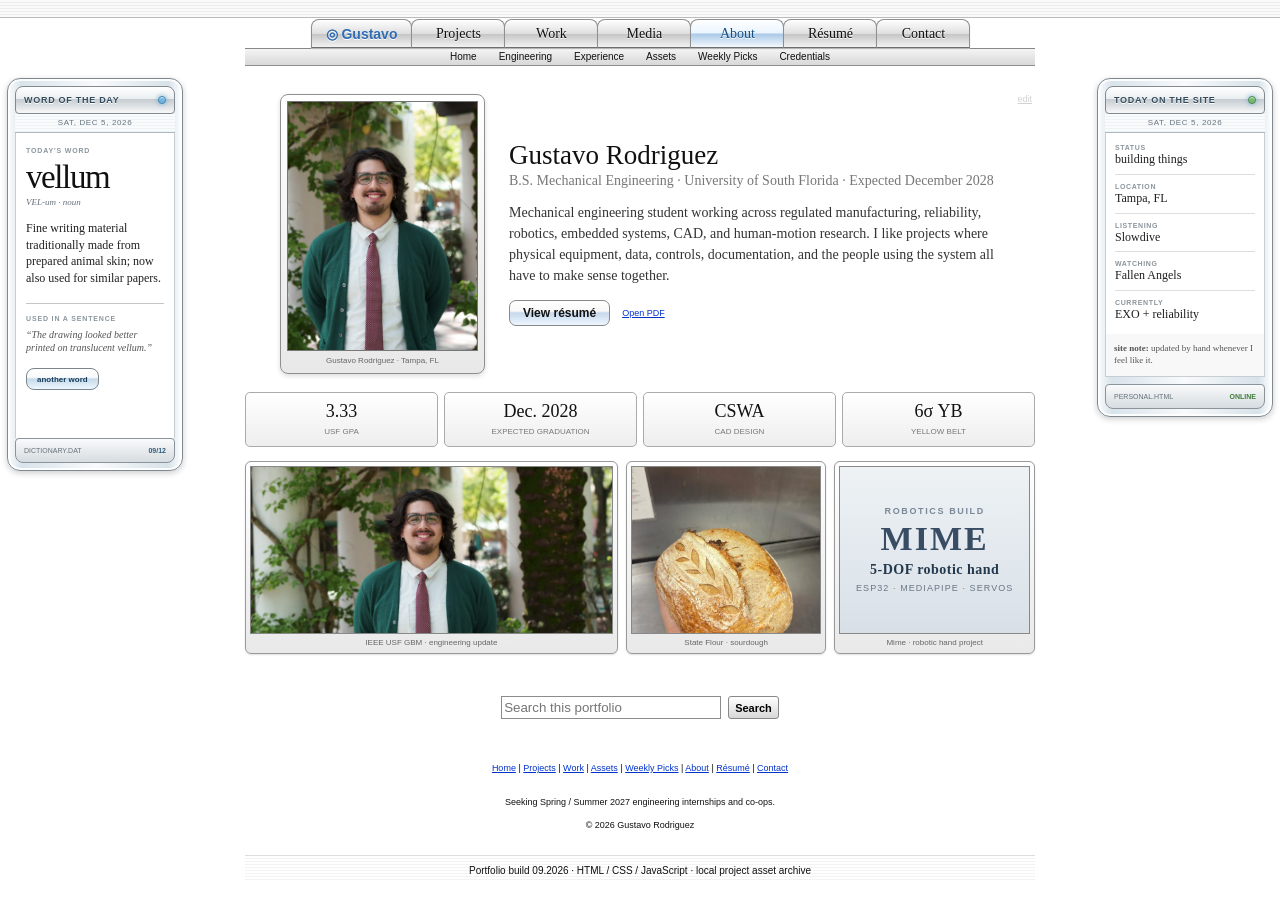
==== about.html @ 93cbeab0 "Add files via upload" ====
<!doctype html>
<html lang="en"><head><meta charset="utf-8"/><meta content="width=device-width,initial-scale=1" name="viewport"/><meta content="Gustavorodriguezpc" name="author"/><meta content="About Gustavo Rodriguez, mechanical engineering student at USF." name="description"/><title>About | Gustavo Rodriguez</title><link href="styles.css" rel="stylesheet"/></head><body data-page="about">
<aside aria-label="Word of the day" class="daily-dock left"><section class="daily-card"><div class="daily-titlebar"><span>WORD OF THE DAY</span><span class="daily-led"></span></div><div class="daily-date" data-daily-date=""></div><div class="daily-body"><div class="word-kicker">TODAY'S WORD</div><h2 class="daily-word" data-word=""></h2><div class="word-meta"><span data-pronunciation=""></span> · <span data-pos=""></span></div><p class="word-definition" data-definition=""></p><div class="word-rule"></div><div class="word-example-label">USED IN A SENTENCE</div><p class="word-example" data-example=""></p><button class="mini-aqua" data-next-word="" type="button">another word</button></div><div class="daily-status"><span>DICTIONARY.DAT</span><b data-word-index="">01/12</b></div></section></aside>
<aside aria-label="Today on Gustavo's site" class="daily-dock right"><section class="daily-card"><div class="daily-titlebar"><span>TODAY ON THE SITE</span><span class="daily-led alt"></span></div><div class="daily-date" data-daily-date=""></div><div class="site-photo"><img alt="Gustavo Rodriguez" id="sideHeadshot" src="gustavo-headshot-horizontal.webp"/></div><div class="site-lines"><div><small>STATUS</small><strong id="sideStatus">building things</strong></div><div><small>LOCATION</small><strong>Tampa, FL</strong></div><div><small>LISTENING</small><strong id="sideSong">Slowdive</strong></div><div><small>WATCHING</small><strong id="sideMovie">Fallen Angels</strong></div><div><small>CURRENTLY</small><strong id="sideCurrent">EXO + reliability</strong></div></div><div class="site-note"><b>site note:</b> updated by hand whenever I feel like it.</div><div class="daily-status"><span>PERSONAL.HTML</span><b class="online-dot">ONLINE</b></div></section></aside>
<div class="top-lines"></div>
<div class="wrap">
<nav aria-label="Main pages" class="tabs"><a class="tab home" href="index.html">◎ Gustavo</a><a class="tab" href="projects.html">Projects</a><a class="tab" href="work.html">Work</a><a class="tab" href="media.html">Media</a><a class="tab active" href="about.html">About</a><a class="tab" href="resume.html">Résumé</a><a class="tab" href="contact.html">Contact</a></nav>
<nav aria-label="Utility pages" class="subnav"><a href="index.html">Home</a><a href="projects.html">Engineering</a><a href="work.html">Experience</a><a href="assets.html">Assets</a><a href="media.html">Weekly Picks</a><a href="resume.html">Credentials</a></nav>
<main class="page-main">
<section class="about-wrap" id="about"><button class="about-edit" id="aboutEditBtn" title="Edit site" type="button">edit</button><div class="about-profile"><div class="about-photo-card"><img alt="Portrait of Gustavo Rodriguez" id="aboutHeadshot" src="gustavo-headshot-vertical.webp"/><div class="about-photo-caption">Gustavo Rodriguez · Tampa, FL</div></div><div class="about-profile-copy"><h2 class="section-title">Gustavo Rodriguez</h2><div class="section-sub">B.S. Mechanical Engineering · University of South Florida · Expected December 2028</div><p class="about-copy" id="aboutCopy">Mechanical engineering student working across regulated manufacturing, reliability, robotics, embedded systems, CAD, and human-motion research. I like projects where physical equipment, data, controls, documentation, and the people using the system all have to make sense together.</p><div class="about-actions-row"><a class="aqua-btn" href="resume.html">View résumé</a><a class="about-text-link" href="Gustavo_Rodriguez_IEEE.pdf" target="_blank" rel="noopener">Open PDF</a></div></div></div><div class="about-stats"><div class="stat"><strong>3.33</strong><small>USF GPA</small></div><div class="stat"><strong>Dec. 2028</strong><small>Expected graduation</small></div><div class="stat"><strong>CSWA</strong><small>CAD Design</small></div><div class="stat"><strong>6σ YB</strong><small>Yellow Belt</small></div></div><div class="about-photo-grid" aria-label="Featured snapshots and projects"><a class="snapshot-link wide" href="projects.html#engineering"><figure class="about-snapshot wide"><img src="gustavo-headshot-horizontal.webp" alt="Gustavo Rodriguez at a USF engineering meeting"/><figcaption>IEEE USF GBM · engineering update</figcaption></figure></a><a class="snapshot-link" href="work.html#bakery"><figure class="about-snapshot"><img src="sourdoughstateflour.jpg" alt="Sourdough loaf baked by Gustavo Rodriguez"/><figcaption>State Flour · sourdough</figcaption></figure></a><a class="snapshot-link" href="work.html#mime"><figure class="about-snapshot mime-card"><div class="mime-poster" aria-hidden="true"><div class="mime-poster-label">robotics build</div><div class="mime-poster-title">MIME</div><div class="mime-poster-sub">5-DOF robotic hand</div><div class="mime-poster-meta">ESP32 · MediaPipe · servos</div></div><figcaption>Mime · robotic hand project</figcaption></figure></a></div></section>
</main>
<div class="search no-print"><input aria-label="Search portfolio" id="siteSearch" placeholder="Search this portfolio"/><button id="searchBtn" type="button">Search</button></div>
<div class="search-msg no-print" id="searchMsg"></div>
<footer class="footer"><div class="map"><a href="index.html">Home</a> | <a href="projects.html">Projects</a> | <a href="work.html">Work</a> | <a href="assets.html">Assets</a> | <a href="media.html">Weekly Picks</a> | <a href="about.html">About</a> | <a href="resume.html">Résumé</a> | <a href="contact.html">Contact</a></div><div>Seeking Spring / Summer 2027 engineering internships and co-ops.</div><div style="margin-top:7px">© 2026 Gustavo Rodriguez</div><div class="server">Portfolio build 09.2026 · HTML / CSS / JavaScript · local project asset archive</div></footer>
</div>
<div aria-hidden="true" class="modal" id="editorModal"><div class="panel"><div class="panel-title">Personal Site Editor</div><div class="panel-body">
<div class="formgrid"><fieldset><legend>About + status</legend>
<label for="aboutInput">About copy</label><textarea id="aboutInput"></textarea>
<label for="statusInput">Side status</label><input id="statusInput" type="text"/>
<label for="currentInput">Currently</label><input id="currentInput" type="text"/>
<label for="headshotInput">Headshot image URL or local path</label><input id="headshotInput" type="text"/>
</fieldset><fieldset><legend>Weekly media</legend>
<label for="songUrl">Song YouTube URL</label><input id="songUrl" type="text"/>
<label for="songTitleInput">Song title</label><input id="songTitleInput" type="text"/>
<label for="songNoteInput">Song note</label><textarea id="songNoteInput"></textarea>
<label for="movieUrl">Movie YouTube URL</label><input id="movieUrl" type="text"/>
<label for="movieTitleInput">Movie title</label><input id="movieTitleInput" type="text"/>
<label for="movieNoteInput">Movie note</label><textarea id="movieNoteInput"></textarea>
</fieldset></div>
<div class="editor-note">Save updates this browser across every page. “Download site-data.js” creates the one file to replace in the GitHub folder when you want the edits to become permanent.</div>
<div class="panel-actions"><button class="aqua-btn" id="closeEditor" type="button">Cancel</button><button class="aqua-btn" id="resetEditor" type="button">Reset</button><button class="aqua-btn" id="saveEditor" type="button">Save</button><button class="aqua-btn" id="downloadEditor" type="button">Download site-data.js</button></div>
</div></div></div>
<script src="site-data.js"></script><script src="site.js"></script>
</body></html>
---- styles.css ----
*{box-sizing:border-box}html{scroll-behavior:smooth;background:#fff;color:#111}body{margin:0;font:12px/1.35 Arial,Helvetica,sans-serif;background:#fff;color:#111}a{color:#03c;text-decoration:underline}a:hover{color:#c00}.wrap{width:790px;max-width:calc(100vw - 22px);margin:0 auto}section,[id]{scroll-margin-top:58px}.flash-target{animation:flashTarget 1.15s ease}@keyframes flashTarget{0%,100%{background-color:transparent}25%,70%{background-color:#fff7c9}}
.top-lines{height:18px;background:repeating-linear-gradient(#fafafa 0 2px,#ededed 2px 3px);border-bottom:1px solid #bbb}.tabs{display:flex;align-items:flex-end;justify-content:center;height:31px;margin-top:-1px;position:relative;z-index:30}.tab{height:29px;min-width:94px;padding:6px 14px 0;text-align:center;text-decoration:none;color:#111;font:14px Georgia,'Times New Roman',serif;border:1px solid #8f8f8f;border-bottom-color:#6d6d6d;border-radius:8px 8px 0 0;background:linear-gradient(#fefefe,#dedede 52%,#c6c6c6 53%,#f2f2f2);box-shadow:inset 0 1px #fff,0 1px 1px #bbb;margin-right:-1px;text-shadow:0 1px #fff}.tab.home{font-family:Arial,sans-serif;font-weight:bold;color:#2f6cb3}.tab.active{background:linear-gradient(#fff,#eaf4ff 48%,#abc9e7 52%,#f3f8fd);color:#174f80}.subnav{height:18px;display:flex;justify-content:center;gap:22px;align-items:center;border-top:1px solid #888;border-bottom:1px solid #8d8d8d;background:linear-gradient(#f4f4f4,#d8d8d8);font-size:10px;white-space:nowrap;overflow:hidden;position:relative;z-index:29}.subnav a{color:#111;text-decoration:none}.subnav a:hover{text-decoration:underline}.subnav a.active{font-weight:bold;color:#174f80}
.hero{min-height:345px;position:relative;border-bottom:1px solid #bbb;background:#fff;overflow:hidden;padding:27px 24px 18px}.hero-grid{display:grid;grid-template-columns:46% 54%;align-items:center;min-height:285px}.hero-image{display:flex;align-items:center;justify-content:center;height:275px}.hero-image img{max-width:100%;max-height:255px;object-fit:contain;filter:drop-shadow(0 12px 8px rgba(0,0,0,.18))}.hero-copy{padding:8px 5px 0 26px;text-align:left}.hero-intro{display:grid;grid-template-columns:minmax(0,1fr) 108px;gap:16px;align-items:center}.hero-copy-text{text-align:center}.headshot-card{width:108px;padding:5px;border:1px solid #8f8f8f;border-radius:7px;background:linear-gradient(#fff,#ddd);box-shadow:inset 0 1px #fff,0 2px 5px rgba(0,0,0,.18)}.headshot-card img{display:block;width:96px;height:118px;object-fit:cover;object-position:center 24%;border:1px solid #777;background:#d7d7d7}.headshot-card small{display:block;text-align:center;font:8px/1.2 Arial,sans-serif;color:#555;padding-top:4px}.headshot-fallback{width:96px;height:118px;display:grid;place-items:center;border:1px solid #777;background:linear-gradient(#e9eef1,#cbd4da);font:34px Georgia,serif;color:#596b78}.hero h1{font:49px/.98 Georgia,'Times New Roman',serif;margin:0 0 16px;letter-spacing:-2.1px;font-weight:normal}.hero .dek{font:24px/1.12 Georgia,'Times New Roman',serif;color:#707070;margin:0 0 20px;letter-spacing:-.7px}.hero .small{font-size:11px;color:#777}.hero .cta,.aqua-btn{display:inline-block;margin-top:12px;padding:4px 13px;text-decoration:none;color:#111;border:1px solid #888;border-radius:7px;background:linear-gradient(#fff 0,#f8f8f8 42%,#c7d8ec 50%,#edf6ff 100%);box-shadow:inset 0 1px #fff;font-weight:bold;cursor:pointer}.hero-date{position:absolute;right:3px;bottom:3px;font-size:9px;color:#9a9a9a}.newsbar{height:18px;margin-top:4px;border:1px solid #919191;border-radius:5px;background:linear-gradient(#f8f8f8,#cfcfcf);box-shadow:inset 0 1px #fff;display:grid;grid-template-columns:165px 1fr;align-items:center;overflow:hidden}.newsbar b{text-align:center;font-family:Georgia,'Times New Roman',serif;font-size:12px;border-right:1px solid #a2a2a2}.newsbar span{padding-left:8px;font:11px Georgia,'Times New Roman',serif;white-space:nowrap;overflow:hidden;text-overflow:ellipsis}
.tiles{display:grid;grid-template-columns:repeat(2,minmax(0,1fr));gap:8px;margin:10px 0 11px}.tile{min-height:148px;border:1px solid #999;border-radius:7px;background:linear-gradient(#fff,#fafafa 70%,#ececec);box-shadow:0 1px 2px rgba(0,0,0,.16);padding:10px;position:relative;overflow:hidden}.tile-layout{display:grid;grid-template-columns:minmax(0,1fr) 72px;gap:12px;min-height:124px;align-items:start}.tile-copy{min-width:0;padding-bottom:24px}.tile h3{font:19px/1 Georgia,'Times New Roman',serif;margin:0 0 7px;font-weight:normal}.tile p{font-size:10px;line-height:1.28;margin:0;color:#333}.tile .badge{align-self:end;justify-self:end;width:64px;height:64px;border-radius:50%;display:grid;place-items:center;color:white;font:bold 22px Georgia,serif;text-shadow:0 1px 2px #333;border:1px solid #71839e;box-shadow:inset 0 0 0 1px rgba(255,255,255,.55),0 1px 2px rgba(0,0,0,.18);background:radial-gradient(circle at 35% 25%,#dff4ff 0 15%,#87b7dd 38%,#2b5b8b 80%)}.tile:nth-child(2) .badge{background:radial-gradient(circle at 35% 25%,#fff5d9 0 15%,#e2bb72 40%,#866128 80%);border-color:#876b3f}.tile:nth-child(3) .badge{background:radial-gradient(circle at 35% 25%,#e9fce5 0 15%,#8fbf7d 40%,#47713b 80%);border-color:#56734c}.tile:nth-child(4) .badge{background:radial-gradient(circle at 35% 25%,#f5e8ff 0 15%,#af8bd5 40%,#5e417a 80%);border-color:#73598a}.tile a.more{position:absolute;left:10px;bottom:10px;font-size:9px}.rule{height:1px;background:#aaa;margin:13px 0}.section-title{font:27px/1 Georgia,'Times New Roman',serif;font-weight:normal;margin:22px 0 4px;text-align:center}.section-sub{text-align:center;color:#777;font:14px Georgia,'Times New Roman',serif;margin-bottom:13px}.section-box{border:1px solid #aaa;border-radius:7px;background:#fff;box-shadow:0 1px 2px rgba(0,0,0,.12);padding:12px;margin:0 0 16px}
.media-grid{display:grid;grid-template-columns:1fr 1fr;gap:10px;margin:8px 0 16px}.player-box{border:1px solid #8e8e8e;border-radius:7px;background:#eee;box-shadow:0 1px 2px rgba(0,0,0,.2);overflow:hidden}.player-head{height:24px;background:linear-gradient(#fff,#d5d5d5 49%,#bcbcbc 50%,#efefef);border-bottom:1px solid #999;display:grid;grid-template-columns:55px 1fr 55px;align-items:center;text-align:center;font:bold 11px Georgia,'Times New Roman',serif}.player-head .dotset{text-align:left;padding-left:8px;color:#888;font-family:Arial,sans-serif;letter-spacing:1px}.player-head .open{text-align:right;padding-right:8px;font:9px Arial,sans-serif}.video{aspect-ratio:16/9;background:#111}.video iframe{display:block;width:100%;height:100%;border:0}.player-info{background:#fff;padding:9px 10px 10px;min-height:74px}.player-info .label{font-size:9px;text-transform:uppercase;color:#777;letter-spacing:.08em}.player-info .name{font:19px Georgia,'Times New Roman',serif;margin:2px 0 2px}.player-info .note{font-size:10px;color:#555}
.projects-list{margin:4px 0 16px;border-top:1px solid #aaa}.prow{display:grid;grid-template-columns:155px 1fr 125px;gap:12px;padding:11px 5px;border-bottom:1px solid #ccc;align-items:start}.prow b{font:16px Georgia,'Times New Roman',serif;font-weight:normal}.prow p{margin:0;font-size:10px;color:#444;line-height:1.38}.prow span{font-size:9px;color:#777;text-align:right}.experience-grid{display:grid;grid-template-columns:1fr 1fr;gap:9px}.xp{border:1px solid #aaa;border-radius:6px;padding:10px;background:linear-gradient(#fff,#f4f4f4);min-height:120px}.xp small{color:#777;font-size:8px;text-transform:uppercase}.xp h3{font:17px Georgia,serif;font-weight:normal;margin:3px 0 2px}.xp h4{font-size:10px;margin:0 0 7px;color:#444}.xp p{font-size:10px;line-height:1.35;margin:0;color:#333}
.asset-strip{display:flex;gap:8px;overflow-x:auto;padding:8px 3px 11px;scroll-snap-type:x proximity}.asset-thumb{flex:0 0 132px;width:132px;height:112px;padding:4px;border:1px solid #8e8e8e;border-radius:5px;background:linear-gradient(#fff,#ddd);cursor:pointer;position:relative;scroll-snap-align:start}.asset-thumb img{width:100%;height:92px;object-fit:contain;background:#fff;display:block}.asset-thumb span{position:absolute;right:6px;bottom:5px;font:bold 8px Arial;color:#555}.project-assets{display:grid;grid-template-columns:repeat(3,1fr);gap:8px;margin:8px 0}.asset-card{border:1px solid #999;border-radius:6px;background:#f7f7f7;padding:6px}.asset-card img{width:100%;height:145px;object-fit:cover;border:1px solid #aaa;background:#fff}.asset-card h3{font:16px Georgia,serif;font-weight:normal;margin:6px 2px 2px}.asset-card p{font-size:9px;color:#555;margin:0 2px 6px}.doc-grid{display:grid;grid-template-columns:repeat(2,1fr);gap:7px}.doc{display:grid;grid-template-columns:38px 1fr auto;gap:8px;align-items:center;padding:7px;border:1px solid #aaa;border-radius:5px;background:linear-gradient(#fff,#eee);text-decoration:none;color:#111}.doc:hover{color:#111;border-color:#555}.doc-icon{width:32px;height:38px;border:1px solid #888;background:white;display:grid;place-items:center;font:bold 9px Georgia,serif;color:#b22;box-shadow:inset 0 -8px #eee}.doc b{font:12px Georgia,serif;font-weight:normal}.doc small{display:block;color:#777;font-size:8px}.doc em{font-style:normal;color:#03c;font-size:9px}
.about-wrap{position:relative}.about-edit{position:absolute;right:0;top:-2px;border:0;background:none;color:#8b8b8b;font:9px Arial,sans-serif;text-decoration:underline;cursor:pointer;padding:2px 3px}.about-edit:hover{color:#333}.about-copy{font:14px/1.5 Georgia,'Times New Roman',serif;color:#333;max-width:640px;margin:0 auto 14px;text-align:center}.about-stats{display:grid;grid-template-columns:repeat(4,1fr);gap:6px}.stat{border:1px solid #aaa;border-radius:5px;padding:8px;text-align:center;background:linear-gradient(#fff,#eee)}.stat strong{display:block;font:18px Georgia,serif;font-weight:normal}.stat small{font-size:8px;color:#777;text-transform:uppercase}.contact-grid{display:grid;grid-template-columns:1fr 1fr;gap:8px}.contact-card{border:1px solid #aaa;border-radius:6px;padding:11px;background:#fafafa}.contact-card h3{font:17px Georgia,serif;font-weight:normal;margin:0 0 6px}.contact-card p{font-size:10px;color:#444;margin:0 0 7px}.skills{display:flex;gap:5px;flex-wrap:wrap}.skill{border:1px solid #aaa;border-radius:10px;padding:2px 8px;background:#f2f2f2;font-size:9px}.search{display:flex;justify-content:center;gap:7px;align-items:center;margin:16px 0}.search input{width:220px;height:23px;border:1px solid #8c8c8c}.search button{height:23px;border:1px solid #888;border-radius:3px;background:linear-gradient(#fff,#d7d7d7);font:bold 11px Arial,sans-serif}.search-msg{text-align:center;min-height:16px;color:#777;font-size:9px}.footer{text-align:center;font-size:9px;line-height:1.75;padding:4px 0 26px;color:#111}.footer .map{margin:6px 0 18px}.server{margin-top:22px;padding:6px 0 0;border-top:1px solid #ddd;background:repeating-linear-gradient(#fff 0 2px,#f3f3f3 2px 3px);font-size:10px}
/* side widgets */.daily-dock{position:fixed;top:78px;width:176px;z-index:20;color:#111;font-family:Arial,Helvetica,sans-serif}.daily-dock.left{left:7px}.daily-dock.right{right:7px}.daily-card{border:1px solid #7f8991;border-radius:13px;background:linear-gradient(90deg,#fbfcfd 0,#d8e3eb 8%,#f8fafb 50%,#d7e2e9 92%,#fff 100%);box-shadow:inset 0 0 0 2px rgba(255,255,255,.9),0 2px 6px rgba(0,0,0,.2);padding:7px;overflow:hidden}.daily-titlebar{height:28px;border:1px solid #828a90;border-radius:8px 8px 4px 4px;background:linear-gradient(#fff,#eceff1 44%,#c6ccd1 48%,#f7f8f9);display:flex;align-items:center;justify-content:space-between;padding:0 8px;font:bold 9px Arial,sans-serif;letter-spacing:.08em;color:#334a5b;text-shadow:0 1px #fff}.daily-led{width:8px;height:8px;border-radius:50%;background:#72b7e3;border:1px solid #4b86ac;box-shadow:inset 0 1px rgba(255,255,255,.8),0 0 5px rgba(78,156,205,.8)}.daily-led.alt{background:#76ba72;border-color:#4e8c4b}.daily-date{height:19px;display:flex;align-items:center;justify-content:center;color:#66747f;font:8px/1 Arial,sans-serif;letter-spacing:.08em;border-bottom:1px solid #aeb8bf;background:repeating-linear-gradient(#f9fbfc 0 2px,#edf2f5 2px 3px)}.daily-body{padding:14px 10px 11px;background:#fff;border-left:1px solid #c7cdd1;border-right:1px solid #c7cdd1;min-height:305px}.word-kicker,.word-example-label{font:bold 7px/1 Arial,sans-serif;letter-spacing:.12em;color:#8a969e}.daily-word{font:31px/.95 Georgia,'Times New Roman',serif;font-weight:normal;letter-spacing:-1.4px;margin:8px 0 4px;white-space:nowrap;overflow:hidden;width:100%;max-width:100%}.word-meta{font:9px Georgia,'Times New Roman',serif;color:#66717a;margin-bottom:13px;font-style:italic}.word-definition{font:12px/1.38 Georgia,'Times New Roman',serif;margin:0;color:#202020}.word-rule{height:1px;background:#c5c5c5;margin:16px 0 11px}.word-example{font:10px/1.38 Georgia,'Times New Roman',serif;color:#555;margin:6px 0 13px;font-style:italic}.mini-aqua{height:22px;padding:0 10px;border:1px solid #7b858d;border-radius:8px;background:linear-gradient(#fff 0,#f8f9fa 42%,#c5daea 50%,#edf7ff 100%);box-shadow:inset 0 1px #fff;font:bold 8px Arial,sans-serif;color:#173b58;cursor:pointer}.daily-status{height:25px;border:1px solid #8b949b;border-radius:4px 4px 8px 8px;background:linear-gradient(#f9fafb,#d6dce0);display:flex;align-items:center;justify-content:space-between;padding:0 8px;font:7px Arial,sans-serif;color:#65717a}.daily-status b{color:#315c7d}.online-dot{color:#417d3c!important}.site-photo{height:145px;margin:7px 0 0;border:1px solid #8a949b;background:#cdd6dc;overflow:hidden}.site-photo img{width:100%;height:100%;display:block;object-fit:cover;object-position:center 24%}.site-lines{background:#fff;border-left:1px solid #c7cdd1;border-right:1px solid #c7cdd1;padding:3px 9px 5px}.site-lines>div{padding:8px 0 7px;border-bottom:1px solid #ddd}.site-lines>div:last-child{border-bottom:0}.site-lines small{display:block;font:bold 7px Arial,sans-serif;color:#8b959c;letter-spacing:.09em;margin-bottom:2px}.site-lines strong{display:block;font:12px/1.15 Georgia,'Times New Roman',serif;font-weight:normal;color:#1f1f1f;overflow-wrap:anywhere}.site-note{font:9px/1.3 Georgia,'Times New Roman',serif;color:#555;background:#f8f8f8;border:1px solid #c7cdd1;border-top:0;padding:9px 8px 10px;margin-bottom:7px}
/* modal + lightbox */.modal,.lightbox{display:none;position:fixed;inset:0;background:rgba(0,0,0,.52);z-index:99;place-items:center;padding:18px}.modal.open,.lightbox.open{display:grid}.panel{width:min(680px,96vw);background:#eee;border:1px solid #666;border-radius:8px;box-shadow:0 12px 40px rgba(0,0,0,.4);overflow:hidden}.panel-title{height:27px;background:linear-gradient(#fff,#d5d5d5 49%,#bcbcbc 50%,#efefef);border-bottom:1px solid #888;text-align:center;padding-top:5px;font:bold 12px Georgia,'Times New Roman',serif}.panel-body{padding:13px;background:#f4f4f4}.formgrid{display:grid;grid-template-columns:1fr 1fr;gap:12px}fieldset{border:1px solid #aaa;background:#fff;padding:10px}legend{font:14px Georgia,'Times New Roman',serif}label{display:block;font-size:9px;color:#555;margin:7px 0 3px;text-transform:uppercase}input[type=text],textarea{width:100%;border:1px solid #888;font:11px Arial,sans-serif;padding:5px;background:white}textarea{height:65px;resize:vertical}.panel-actions{display:flex;justify-content:flex-end;gap:7px;margin-top:10px}.lightbox-inner{max-width:min(1000px,96vw);max-height:92vh;background:#eee;border:1px solid #555;border-radius:7px;padding:7px}.lightbox img{max-width:94vw;max-height:84vh;display:block;background:#fff}.lightbox-close{display:block;margin:6px auto 0}
@media(max-width:1180px){.daily-dock{width:154px}.daily-dock.left{left:2px}.daily-dock.right{right:2px}.daily-word{font-size:26px}.site-photo{height:126px}}@media(max-width:1030px){.daily-dock{display:none}}@media(max-width:700px){.wrap{max-width:100%;width:100%}.tabs{overflow-x:auto;justify-content:flex-start;padding-left:6px}.tab{min-width:90px}.subnav{gap:12px;justify-content:flex-start;padding:0 8px}.hero{padding:18px 12px}.hero-grid{grid-template-columns:1fr}.hero-image{height:190px}.hero-copy{padding:0 4px 8px}.hero-intro{grid-template-columns:1fr}.headshot-card{margin:4px auto 10px}.hero h1{font-size:40px}.hero .dek{font-size:20px}.tiles,.media-grid,.experience-grid,.project-assets,.doc-grid,.contact-grid{grid-template-columns:1fr;padding-left:6px;padding-right:6px}.newsbar{margin-left:6px;margin-right:6px;grid-template-columns:120px 1fr}.projects-list{margin-left:6px;margin-right:6px}.prow{grid-template-columns:110px 1fr}.prow span{grid-column:2;text-align:left}.about-stats{grid-template-columns:1fr 1fr}.formgrid{grid-template-columns:1fr}.section-box{margin-left:6px;margin-right:6px}}
@media print{.daily-dock,.top-lines,.tabs,.subnav,#media,#assets,.search,.footer,.about-edit,.no-print{display:none!important}.wrap{width:100%;max-width:none}.hero{min-height:0}.hero-image{display:none}.hero-grid{grid-template-columns:1fr}.headshot-card{float:right}.section-title{text-align:left}.experience-grid{grid-template-columns:1fr 1fr}.doc-grid{display:none}}

/* multipage additions */
.page-main{min-height:520px;padding:4px 0 22px}.page-main>section{animation:pageIn .16s ease-out}@keyframes pageIn{from{opacity:.88;transform:translateY(2px)}to{opacity:1;transform:none}}
.tabs .tab,.subnav a{cursor:pointer}.page-note{font:10px Georgia,'Times New Roman',serif;color:#777;text-align:center;margin:0 0 12px}.quick-links{display:grid;grid-template-columns:repeat(4,1fr);gap:8px;margin:10px 0 14px}.quick-link{border:1px solid #999;border-radius:7px;background:linear-gradient(#fff,#f4f4f4);padding:10px;min-height:104px;position:relative}.quick-link h3{font:17px Georgia,serif;font-weight:normal;margin:0 0 5px}.quick-link p{font-size:9px;color:#555;margin:0 0 22px;line-height:1.35}.quick-link a{position:absolute;bottom:9px;left:10px;font-size:9px}.about-edit{opacity:.38;transition:opacity .15s}.about-edit:hover{opacity:1}.page-return{font-size:9px;margin:6px 0 0}.editor-note{font-size:9px;color:#666;margin:7px 0 0}.site-photo img{object-position:center 22%}.search{margin-top:18px}
@media(max-width:700px){.quick-links{grid-template-columns:1fr 1fr}.page-main{padding-left:0;padding-right:0}}

/* about + resume image/PDF updates */
.about-profile{display:grid;grid-template-columns:190px minmax(0,1fr);gap:24px;align-items:center;max-width:690px;margin:24px auto 18px}.about-photo-card{border:1px solid #8f8f8f;border-radius:8px;padding:6px;background:linear-gradient(#fff,#e8e8e8);box-shadow:inset 0 1px #fff,0 2px 5px rgba(0,0,0,.14)}.about-photo-card img{display:block;width:100%;height:215px;object-fit:cover;object-position:center 22%;border:1px solid #777;background:#d7d7d7}.about-photo-caption{text-align:center;font:8px/1.25 Arial,sans-serif;color:#666;padding:5px 2px 1px}.about-profile-copy .section-title,.about-profile-copy .section-sub,.about-profile-copy .about-copy{text-align:left;margin-left:0;margin-right:0}.about-profile-copy .section-title{margin-top:0}.about-profile-copy .about-copy{max-width:none}.about-actions-row{display:flex;align-items:center;gap:12px;margin-top:8px}.about-actions-row .aqua-btn{margin-top:0}.about-text-link{font-size:9px}.resume-toolbar{display:flex;justify-content:center;gap:8px;margin:0 0 10px}.resume-toolbar .aqua-btn{margin-top:0}.resume-layout{display:grid;grid-template-columns:165px minmax(0,1fr);gap:10px;align-items:start}.resume-mini-profile{border:1px solid #aaa;border-radius:7px;background:linear-gradient(#fff,#f1f1f1);padding:9px;font:10px/1.35 Georgia,'Times New Roman',serif;color:#333}.resume-mini-profile h3{font:18px/1 Georgia,'Times New Roman',serif;font-weight:normal;margin:8px 0 5px}.resume-mini-profile p{margin:7px 0}.resume-headshot{border:1px solid #888;background:#ddd;padding:3px}.resume-headshot img{display:block;width:100%;height:168px;object-fit:cover;object-position:center 22%;background:#d6d6d6}.resume-mini-rule{height:1px;background:#bbb;margin:10px 0}.resume-pdf-shell{border:1px solid #999;border-radius:7px;padding:4px;background:linear-gradient(#fff,#ddd);box-shadow:0 1px 2px rgba(0,0,0,.12)}.resume-pdf-shell object{display:block;width:100%;height:790px;border:0;background:#fff}.pdf-fallback{padding:30px;text-align:center;font:12px Georgia,serif}.resume-notes{margin-top:10px}.resume-notes h3{font:18px Georgia,serif;font-weight:normal;margin:0 0 7px}.resume-notes p{font-size:10px;line-height:1.4}.about-photo-card .headshot-fallback,.resume-headshot .headshot-fallback{width:100%;height:215px}.resume-headshot .headshot-fallback{height:168px}
@media(max-width:700px){.about-profile{grid-template-columns:1fr;padding:0 12px}.about-photo-card{max-width:260px;margin:0 auto}.about-profile-copy .section-title,.about-profile-copy .section-sub,.about-profile-copy .about-copy{text-align:center}.about-actions-row{justify-content:center}.resume-layout{grid-template-columns:1fr;padding:0 6px}.resume-mini-profile{display:grid;grid-template-columns:120px 1fr;column-gap:10px}.resume-headshot{grid-row:1 / span 6}.resume-pdf-shell object{height:620px}}

/* About page photo row */
.about-photo-grid{display:grid;grid-template-columns:1.45fr .78fr .78fr;gap:8px;margin:14px 0 2px}.about-snapshot{margin:0;border:1px solid #999;border-radius:6px;padding:4px;background:linear-gradient(#fff,#e9e9e9);box-shadow:0 1px 2px rgba(0,0,0,.13);overflow:hidden}.about-snapshot img{display:block;width:100%;height:168px;object-fit:cover;border:1px solid #888;background:#ddd}.about-snapshot.wide img{object-position:center 30%}.about-snapshot:nth-child(2) img{object-fit:contain;background:#fff}.about-snapshot:nth-child(3) img{object-position:center 52%}.about-snapshot figcaption{text-align:center;padding:4px 2px 1px;color:#666;font:8px/1.25 Arial,sans-serif}.about-photo-card img{height:250px;object-position:center 28%}.about-profile{grid-template-columns:205px minmax(0,1fr);max-width:720px}.about-stats{margin-top:6px}
@media(max-width:700px){.about-photo-grid{grid-template-columns:1fr 1fr;padding:0 8px}.about-snapshot.wide{grid-column:1/-1}.about-snapshot img{height:155px}.about-snapshot.wide img{height:190px}.about-photo-card img{height:255px}}

/* About page: keep exactly two Gustavo photos total (portrait + horizontal). */





/* About page stays to two visible photos total. */
body[data-page="about"] .daily-dock.right .site-photo{display:none}

.snapshot-link{display:block;color:inherit;text-decoration:none}
.mime-card{display:flex;flex-direction:column;height:100%}
.mime-poster{height:168px;border:1px solid #888;background:linear-gradient(180deg,#eef2f5 0%,#d8e0e7 100%);display:flex;flex-direction:column;align-items:center;justify-content:center;gap:6px;color:#384d63;letter-spacing:.04em;text-align:center}
.mime-poster-label{font:700 9px/1 Arial,sans-serif;text-transform:uppercase;color:#7a8897;letter-spacing:.18em}
.mime-poster-title{font:700 34px/1 Georgia,'Times New Roman',serif;letter-spacing:.06em}
.mime-poster-sub{font:700 14px/1.1 Georgia,'Times New Roman',serif;color:#24384d}.mime-poster-meta{font:9px/1.2 Arial,sans-serif;text-transform:uppercase;color:#697684;letter-spacing:.12em;padding:0 10px}
.about-snapshot.mime-card figcaption{margin-top:auto}
@media(max-width:700px){.mime-poster{height:155px}}
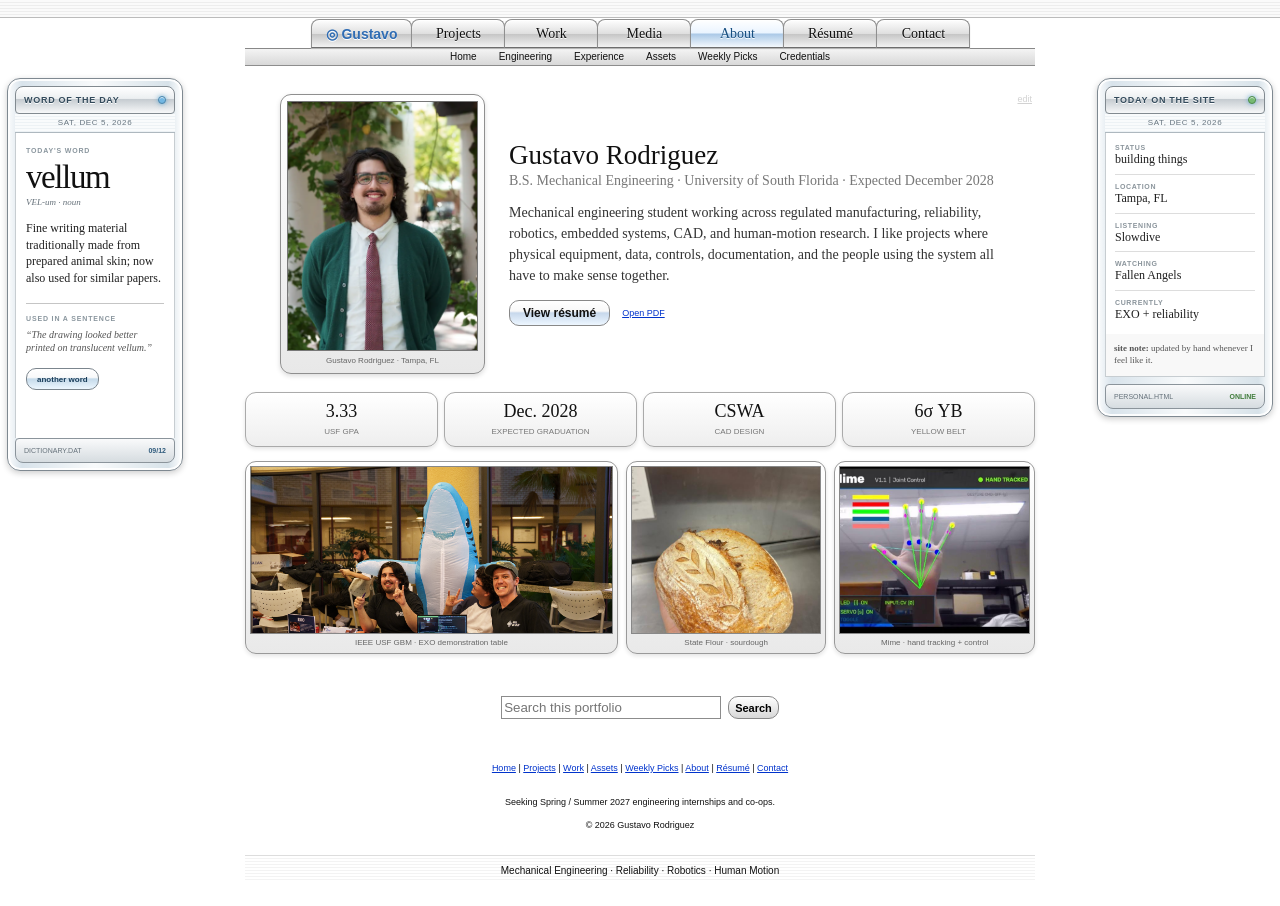
==== commit a9a16ff1: "Add files via upload" ====
--- a/about.html
+++ b/about.html
@@ -7,11 +7,11 @@
 <nav aria-label="Main pages" class="tabs"><a class="tab home" href="index.html">◎ Gustavo</a><a class="tab" href="projects.html">Projects</a><a class="tab" href="work.html">Work</a><a class="tab" href="media.html">Media</a><a class="tab active" href="about.html">About</a><a class="tab" href="resume.html">Résumé</a><a class="tab" href="contact.html">Contact</a></nav>
 <nav aria-label="Utility pages" class="subnav"><a href="index.html">Home</a><a href="projects.html">Engineering</a><a href="work.html">Experience</a><a href="assets.html">Assets</a><a href="media.html">Weekly Picks</a><a href="resume.html">Credentials</a></nav>
 <main class="page-main">
-<section class="about-wrap" id="about"><button class="about-edit" id="aboutEditBtn" title="Edit site" type="button">edit</button><div class="about-profile"><div class="about-photo-card"><img alt="Portrait of Gustavo Rodriguez" id="aboutHeadshot" src="gustavo-headshot-vertical.webp"/><div class="about-photo-caption">Gustavo Rodriguez · Tampa, FL</div></div><div class="about-profile-copy"><h2 class="section-title">Gustavo Rodriguez</h2><div class="section-sub">B.S. Mechanical Engineering · University of South Florida · Expected December 2028</div><p class="about-copy" id="aboutCopy">Mechanical engineering student working across regulated manufacturing, reliability, robotics, embedded systems, CAD, and human-motion research. I like projects where physical equipment, data, controls, documentation, and the people using the system all have to make sense together.</p><div class="about-actions-row"><a class="aqua-btn" href="resume.html">View résumé</a><a class="about-text-link" href="Gustavo_Rodriguez_IEEE.pdf" target="_blank" rel="noopener">Open PDF</a></div></div></div><div class="about-stats"><div class="stat"><strong>3.33</strong><small>USF GPA</small></div><div class="stat"><strong>Dec. 2028</strong><small>Expected graduation</small></div><div class="stat"><strong>CSWA</strong><small>CAD Design</small></div><div class="stat"><strong>6σ YB</strong><small>Yellow Belt</small></div></div><div class="about-photo-grid" aria-label="Featured snapshots and projects"><a class="snapshot-link wide" href="projects.html#engineering"><figure class="about-snapshot wide"><img src="gustavo-headshot-horizontal.webp" alt="Gustavo Rodriguez at a USF engineering meeting"/><figcaption>IEEE USF GBM · engineering update</figcaption></figure></a><a class="snapshot-link" href="work.html#bakery"><figure class="about-snapshot"><img src="sourdoughstateflour.jpg" alt="Sourdough loaf baked by Gustavo Rodriguez"/><figcaption>State Flour · sourdough</figcaption></figure></a><a class="snapshot-link" href="work.html#mime"><figure class="about-snapshot mime-card"><div class="mime-poster" aria-hidden="true"><div class="mime-poster-label">robotics build</div><div class="mime-poster-title">MIME</div><div class="mime-poster-sub">5-DOF robotic hand</div><div class="mime-poster-meta">ESP32 · MediaPipe · servos</div></div><figcaption>Mime · robotic hand project</figcaption></figure></a></div></section>
+<section class="about-wrap" id="about"><button class="about-edit" id="aboutEditBtn" title="Edit site" type="button">edit</button><div class="about-profile"><div class="about-photo-card"><img alt="Portrait of Gustavo Rodriguez" id="aboutHeadshot" src="gustavo-headshot-vertical.webp"/><div class="about-photo-caption">Gustavo Rodriguez · Tampa, FL</div></div><div class="about-profile-copy"><h2 class="section-title">Gustavo Rodriguez</h2><div class="section-sub">B.S. Mechanical Engineering · University of South Florida · Expected December 2028</div><p class="about-copy" id="aboutCopy">Mechanical engineering student working across regulated manufacturing, reliability, robotics, embedded systems, CAD, and human-motion research. I like projects where physical equipment, data, controls, documentation, and the people using the system all have to make sense together.</p><div class="about-actions-row"><a class="aqua-btn" href="resume.html">View résumé</a><a class="about-text-link" href="Gustavo_Rodriguez_IEEE.pdf" target="_blank" rel="noopener">Open PDF</a></div></div></div><div class="about-stats"><div class="stat"><strong>3.33</strong><small>USF GPA</small></div><div class="stat"><strong>Dec. 2028</strong><small>Expected graduation</small></div><div class="stat"><strong>CSWA</strong><small>CAD Design</small></div><div class="stat"><strong>6σ YB</strong><small>Yellow Belt</small></div></div><div class="about-photo-grid" aria-label="Featured snapshots and projects"><a class="snapshot-link wide gallery-launch" href="#" data-gallery-open="gbm"><figure class="about-snapshot wide"><img src="gbm-gbm-exo-table.png" alt="Gustavo Rodriguez and IEEE USF members at the EXO demonstration table during a GBM"/><figcaption>IEEE USF GBM · EXO demonstration table</figcaption></figure></a><a class="snapshot-link gallery-launch" href="#" data-gallery-open="bakery"><figure class="about-snapshot"><img src="sourdoughstateflour.jpg" alt="Sourdough loaf baked by Gustavo Rodriguez"/><figcaption>State Flour · sourdough</figcaption></figure></a><a class="snapshot-link gallery-launch" href="#" data-gallery-open="mime"><figure class="about-snapshot"><img src="mime-mime-open-hand.png" alt="Mime hand tracking interface with MediaPipe finger landmarks"/><figcaption>Mime · hand tracking + control</figcaption></figure></a></div></section>
 </main>
 <div class="search no-print"><input aria-label="Search portfolio" id="siteSearch" placeholder="Search this portfolio"/><button id="searchBtn" type="button">Search</button></div>
 <div class="search-msg no-print" id="searchMsg"></div>
-<footer class="footer"><div class="map"><a href="index.html">Home</a> | <a href="projects.html">Projects</a> | <a href="work.html">Work</a> | <a href="assets.html">Assets</a> | <a href="media.html">Weekly Picks</a> | <a href="about.html">About</a> | <a href="resume.html">Résumé</a> | <a href="contact.html">Contact</a></div><div>Seeking Spring / Summer 2027 engineering internships and co-ops.</div><div style="margin-top:7px">© 2026 Gustavo Rodriguez</div><div class="server">Portfolio build 09.2026 · HTML / CSS / JavaScript · local project asset archive</div></footer>
+<footer class="footer"><div class="map"><a href="index.html">Home</a> | <a href="projects.html">Projects</a> | <a href="work.html">Work</a> | <a href="assets.html">Assets</a> | <a href="media.html">Weekly Picks</a> | <a href="about.html">About</a> | <a href="resume.html">Résumé</a> | <a href="contact.html">Contact</a></div><div>Seeking Spring / Summer 2027 engineering internships and co-ops.</div><div style="margin-top:7px">© 2026 Gustavo Rodriguez</div><div class="server">Mechanical Engineering · Reliability · Robotics · Human Motion</div></footer>
 </div>
 <div aria-hidden="true" class="modal" id="editorModal"><div class="panel"><div class="panel-title">Personal Site Editor</div><div class="panel-body">
 <div class="formgrid"><fieldset><legend>About + status</legend>
@@ -30,5 +30,5 @@
 <div class="editor-note">Save updates this browser across every page. “Download site-data.js” creates the one file to replace in the GitHub folder when you want the edits to become permanent.</div>
 <div class="panel-actions"><button class="aqua-btn" id="closeEditor" type="button">Cancel</button><button class="aqua-btn" id="resetEditor" type="button">Reset</button><button class="aqua-btn" id="saveEditor" type="button">Save</button><button class="aqua-btn" id="downloadEditor" type="button">Download site-data.js</button></div>
 </div></div></div>
-<script src="site-data.js"></script><script src="site.js"></script>
+<script src="site-data.js"></script><script src="project-media.js"></script><script src="portfolio-content.js"></script><script src="content-editor.js"></script><script src="site.js"></script>
 </body></html>
--- a/styles.css
+++ b/styles.css
@@ -42,3 +42,24 @@
 .mime-poster-sub{font:700 14px/1.1 Georgia,'Times New Roman',serif;color:#24384d}.mime-poster-meta{font:9px/1.2 Arial,sans-serif;text-transform:uppercase;color:#697684;letter-spacing:.12em;padding:0 10px}
 .about-snapshot.mime-card figcaption{margin-top:auto}
 @media(max-width:700px){.mime-poster{height:155px}}
+
+/* v14: bubblier Aqua treatment + project media mini windows */
+.tile,.section-box,.xp,.stat,.quick-link,.contact-card,.about-photo-card,.about-snapshot,.resume-mini-profile,.resume-pdf-shell{border-radius:11px}
+.aqua-btn,.mini-aqua,.gallery-chip,.search button{border-radius:10px}
+.tile,.xp,.stat,.about-snapshot,.prow{box-shadow:inset 0 1px rgba(255,255,255,.95),0 2px 4px rgba(0,0,0,.11)}
+.projects-list{border-top:0;display:grid;gap:7px;margin-top:10px}
+.prow{grid-template-columns:155px 1fr 136px;border:1px solid #aaa;border-radius:11px;padding:11px 10px;background:linear-gradient(#fff,#f9f9f9 67%,#eceff2);transition:transform .12s ease,border-color .12s ease,box-shadow .12s ease}
+.prow:hover{border-color:#7f9eb6;box-shadow:inset 0 1px #fff,0 3px 7px rgba(51,92,124,.14);transform:translateY(-1px)}
+.prow-meta{display:flex;flex-direction:column;align-items:flex-end;gap:7px;min-width:0}.prow-meta span{display:block;text-align:right}.gallery-chip{min-height:24px;padding:2px 9px;border:1px solid #7a8e9b;background:linear-gradient(#fff 0,#f7fbfd 40%,#c7deee 51%,#edf8ff 100%);box-shadow:inset 0 1px #fff;color:#174968;font:bold 8px Arial,sans-serif;white-space:nowrap;cursor:pointer}.gallery-chip:hover{border-color:#47799a;background:linear-gradient(#fff,#dceef9 49%,#afcfdf 51%,#effaff)}.gallery-empty{font:italic 8px Georgia,serif!important;color:#999!important}
+.snapshot-link{appearance:none;width:100%;padding:0;border:0;background:none;color:inherit;text-align:inherit;cursor:pointer}.snapshot-link .about-snapshot{height:100%;transition:transform .12s ease,border-color .12s ease,box-shadow .12s ease}.snapshot-link:hover .about-snapshot{border-color:#6f91a8;box-shadow:inset 0 1px #fff,0 4px 9px rgba(51,92,124,.18);transform:translateY(-2px)}
+.about-photo-grid .about-snapshot:nth-child(2) img{object-fit:cover;background:#ddd}.about-photo-grid .about-snapshot:nth-child(3) img{object-fit:cover;object-position:center 50%}
+
+.gallery-open{overflow:hidden}.gallery-modal{position:fixed;inset:0;z-index:9999;display:grid;place-items:center;padding:18px;background:rgba(29,39,49,.45);backdrop-filter:blur(3px);opacity:1;visibility:visible;transition:opacity .14s ease}.gallery-modal[aria-hidden="true"]{opacity:0;visibility:hidden;pointer-events:none}.gallery-window{width:min(760px,calc(100vw - 30px));max-height:min(760px,calc(100vh - 34px));overflow:auto;border:1px solid #6f7880;border-radius:15px;background:linear-gradient(90deg,#eff4f7 0,#fff 4%,#fff 96%,#e3ebf0 100%);box-shadow:inset 0 0 0 2px rgba(255,255,255,.95),0 18px 48px rgba(0,0,0,.32)}
+.gallery-bar{position:sticky;top:0;z-index:5;display:grid;grid-template-columns:90px 1fr 34px;align-items:center;min-height:34px;padding:4px 7px;border-bottom:1px solid #777;border-radius:14px 14px 0 0;background:linear-gradient(#fff 0,#edf0f2 44%,#bcc4ca 49%,#f7f8f8 100%);box-shadow:inset 0 1px #fff;text-align:center}.gallery-bar strong{font:14px Georgia,'Times New Roman',serif;font-weight:normal;color:#1d2f3b}.gallery-lights{display:flex;gap:6px;padding-left:3px}.gallery-lights i{width:11px;height:11px;border-radius:50%;border:1px solid #8a6a6a;background:radial-gradient(circle at 35% 30%,#fff 0 8%,#ee8686 30%,#b44646 78%);box-shadow:inset 0 1px rgba(255,255,255,.7)}.gallery-lights i:nth-child(2){border-color:#8e865a;background:radial-gradient(circle at 35% 30%,#fff 0 8%,#f3d983 30%,#b29137 78%)}.gallery-lights i:nth-child(3){border-color:#668368;background:radial-gradient(circle at 35% 30%,#fff 0 8%,#9ddd9a 30%,#4c9650 78%)}.gallery-close{width:25px;height:25px;padding:0;border:1px solid #7b858d;border-radius:50%;background:linear-gradient(#fff,#d8e2e8);font:18px/1 Arial,sans-serif;color:#354b5a;cursor:pointer}.gallery-tabs{display:flex;justify-content:center;gap:6px;padding:8px;border-bottom:1px solid #b9c2c8;background:#edf2f5}.gallery-tabs button{min-width:82px;height:25px;padding:0 11px;border:1px solid #879199;border-radius:12px;background:linear-gradient(#fff,#dde5ea);font:9px Arial,sans-serif;color:#334b5b;cursor:pointer}.gallery-tabs button.active{background:linear-gradient(#f9fdff 0,#d7edf9 45%,#8fc3df 50%,#e8f7ff 100%);border-color:#5f89a4;font-weight:bold;color:#123d58}.gallery-stage{display:grid;place-items:center;min-height:360px;padding:12px;background:repeating-linear-gradient(0deg,#f8fafb 0 2px,#f2f5f6 2px 3px)}.gallery-image,.gallery-video{display:block;width:100%;max-width:690px;height:min(470px,55vh);object-fit:contain;border:1px solid #7c858b;background:#111;box-shadow:0 2px 8px rgba(0,0,0,.18)}iframe.gallery-video{border:1px solid #6f7880}.gallery-caption{min-height:34px;padding:9px 14px 7px;text-align:center;color:#4e5960;font:11px/1.35 Georgia,'Times New Roman',serif;background:#fff}.gallery-thumbs{display:flex;gap:6px;overflow-x:auto;padding:8px 10px;border-top:1px solid #c0c8cd;border-bottom:1px solid #aeb8be;background:#e9eef1}.gallery-thumb{flex:0 0 74px;height:58px;padding:2px;border:1px solid #8f999f;border-radius:8px;background:linear-gradient(#fff,#dfe6ea);cursor:pointer;overflow:hidden}.gallery-thumb.active{border-color:#3679a5;box-shadow:0 0 0 2px rgba(68,137,180,.22)}.gallery-thumb img{display:block;width:100%;height:100%;object-fit:cover;border-radius:5px}.gallery-video-thumb{display:grid;place-items:center;width:100%;height:33px;border-radius:5px;background:#2f4657;color:#fff;font:20px Arial,sans-serif}.gallery-thumb small{display:block;margin-top:2px;font:7px Arial,sans-serif;color:#44535e}.gallery-nav{display:grid;grid-template-columns:1fr auto 1fr;align-items:center;gap:8px;padding:9px 11px 11px}.gallery-nav button{height:26px;border:1px solid #7d8991;border-radius:10px;background:linear-gradient(#fff 0,#f8fbfd 42%,#c7dbe8 50%,#eef8fd 100%);font:bold 8px Arial,sans-serif;color:#264f69;cursor:pointer}.gallery-nav button:last-child{justify-self:end}.gallery-nav button:first-child{justify-self:start}.gallery-nav span{font:9px Arial,sans-serif;color:#667680}.gallery-missing{display:flex;flex-direction:column;gap:8px;text-align:center;color:#64717a}.gallery-missing b{font:18px Georgia,serif;font-weight:normal}.gallery-missing span{font:10px Arial,sans-serif}
+@media(max-width:700px){.prow{grid-template-columns:105px 1fr}.prow-meta{grid-column:2;align-items:flex-start}.prow-meta span{text-align:left}.gallery-window{width:calc(100vw - 12px);max-height:calc(100vh - 16px)}.gallery-stage{min-height:260px;padding:7px}.gallery-image,.gallery-video{height:46vh}.gallery-bar{grid-template-columns:72px 1fr 30px}.gallery-tabs{overflow-x:auto;justify-content:flex-start}.gallery-thumb{flex-basis:64px;height:52px}}
+.project-media-shelf{display:flex;flex-wrap:wrap;align-items:center;justify-content:center;gap:6px;margin:14px 0 4px;padding:10px;border:1px solid #a7b0b6;border-radius:13px;background:linear-gradient(#fbfdfe,#edf2f5 52%,#e0e7eb);box-shadow:inset 0 1px #fff,0 2px 4px rgba(0,0,0,.1)}.project-media-shelf>span{margin-right:5px;color:#677680;font:9px Arial,sans-serif;text-transform:uppercase;letter-spacing:.08em}.project-media-shelf button{height:27px;padding:0 11px;border:1px solid #7c8c97;border-radius:13px;background:linear-gradient(#fff 0,#f7fbfd 42%,#c7dce9 50%,#eff9ff 100%);box-shadow:inset 0 1px #fff;color:#204b66;font:bold 8px Arial,sans-serif;cursor:pointer}.project-media-shelf button:hover{border-color:#47799a;background:linear-gradient(#fff,#dceef9 49%,#afcfdf 51%,#effaff)}
+
+/* owner content manager */
+.global-edit{position:absolute;right:0;top:-2px;border:0;background:none;color:#8b8b8b;font:9px Arial,sans-serif;text-decoration:underline;cursor:pointer;padding:2px 3px;opacity:.38;transition:opacity .15s}.global-edit:hover{opacity:1;color:#333}.cm-open{overflow:hidden}.content-manager{position:fixed;inset:0;z-index:12000;display:grid;place-items:center;padding:16px;background:rgba(25,34,42,.48);backdrop-filter:blur(3px);opacity:1;visibility:visible;transition:opacity .15s ease}.content-manager[aria-hidden="true"]{opacity:0;visibility:hidden;pointer-events:none}.cm-window{width:min(980px,calc(100vw - 24px));max-height:calc(100vh - 28px);display:flex;flex-direction:column;overflow:hidden;border:1px solid #677681;border-radius:18px;background:linear-gradient(90deg,#edf3f6,#fff 4%,#fff 96%,#e5edf1);box-shadow:inset 0 0 0 2px rgba(255,255,255,.9),0 20px 60px rgba(0,0,0,.34)}.cm-bar{display:grid;grid-template-columns:110px 1fr 34px;align-items:center;min-height:38px;padding:5px 8px;border-bottom:1px solid #7c878f;border-radius:17px 17px 0 0;background:linear-gradient(#fff 0,#edf1f3 43%,#bcc5cb 49%,#f8f9fa 100%);box-shadow:inset 0 1px #fff;text-align:center}.cm-bar strong{font:15px Georgia,'Times New Roman',serif;font-weight:normal;color:#243b4a}.cm-lights{display:flex;gap:7px}.cm-lights i{width:12px;height:12px;border-radius:50%;border:1px solid #8a6a6a;background:radial-gradient(circle at 35% 30%,#fff 0 8%,#ee8686 30%,#b44646 78%)}.cm-lights i:nth-child(2){border-color:#8e865a;background:radial-gradient(circle at 35% 30%,#fff 0 8%,#f3d983 30%,#b29137 78%)}.cm-lights i:nth-child(3){border-color:#668368;background:radial-gradient(circle at 35% 30%,#fff 0 8%,#9ddd9a 30%,#4c9650 78%)}.cm-close{width:27px;height:27px;padding:0;border:1px solid #78858e;border-radius:50%;background:linear-gradient(#fff,#d8e3e9);color:#334c5d;font:19px/1 Arial,sans-serif;cursor:pointer}.cm-tabs{display:flex;gap:5px;padding:8px 10px;overflow-x:auto;border-bottom:1px solid #b7c1c7;background:#e9eff2}.cm-tabs button{flex:0 0 auto;min-width:100px;height:28px;padding:0 12px;border:1px solid #89959d;border-radius:14px;background:linear-gradient(#fff,#dde6eb);font:9px Arial,sans-serif;color:#385064;cursor:pointer}.cm-tabs button.active{border-color:#5684a2;background:linear-gradient(#fff 0,#e6f6ff 43%,#9ed2ee 50%,#eefaff 100%);color:#154360;font-weight:bold}.cm-body{overflow:auto;padding:14px;background:repeating-linear-gradient(0deg,#f7f9fa 0 2px,#f1f4f6 2px 3px)}.cm-section h2{margin:0 0 12px;font:normal 24px Georgia,'Times New Roman',serif;color:#253c4b}.cm-section h3{margin:16px 0 7px;font:normal 16px Georgia,'Times New Roman',serif;color:#344a58}.cm-grid{display:grid;gap:9px}.cm-grid.two{grid-template-columns:repeat(2,minmax(0,1fr))}.cm-field{display:block;margin:0;color:#536571;font:8px Arial,sans-serif;text-transform:uppercase;letter-spacing:.06em}.cm-field span{display:block;margin:0 0 4px}.cm-field input,.cm-field textarea,.cm-field select{width:100%;min-height:34px;padding:7px 8px;border:1px solid #9ba8b0;border-radius:10px;background:#fff;box-shadow:inset 0 1px 2px rgba(0,0,0,.08);color:#1f2b33;font:11px/1.4 Arial,sans-serif;text-transform:none;letter-spacing:0}.cm-field textarea{min-height:82px;resize:vertical}.cm-wide{grid-column:1/-1}.cm-list{display:grid;gap:9px}.cm-list-head{display:flex;align-items:center;justify-content:space-between;gap:8px;margin-top:15px}.cm-list-head h3{margin:0}.cm-card{padding:10px;border:1px solid #a4afb6;border-radius:14px;background:linear-gradient(#fff,#f3f6f8);box-shadow:inset 0 1px #fff,0 2px 5px rgba(0,0,0,.07)}.cm-card-head{display:flex;justify-content:space-between;align-items:center;gap:10px;margin-bottom:9px}.cm-card-head strong{font:normal 14px Georgia,'Times New Roman',serif;color:#273b48}.cm-card-head>div{display:flex;gap:4px;flex-wrap:wrap;justify-content:flex-end}.cm-mini,.cm-actions button,.cm-aqua{min-height:26px;padding:3px 9px;border:1px solid #7d8d97;border-radius:12px;background:linear-gradient(#fff 0,#f8fbfd 42%,#c9dde9 50%,#eff9ff 100%);box-shadow:inset 0 1px #fff;color:#244d67;font:bold 8px Arial,sans-serif;cursor:pointer}.cm-mini.primary,.cm-aqua{border-color:#5683a1;background:linear-gradient(#fff 0,#edfaff 42%,#a9d3e8 50%,#effbff 100%);color:#174662}.cm-mini.danger{color:#7b2d34;border-color:#a98084;background:linear-gradient(#fff,#f2dfe1)}.cm-gallery-top{display:grid;grid-template-columns:minmax(230px,1fr) auto auto;gap:8px;align-items:end;margin-bottom:12px}.cm-helper,.cm-save-note,.cm-empty{color:#687984;font:9px/1.45 Arial,sans-serif}.cm-helper{margin:5px 0 10px}.cm-empty{padding:20px;text-align:center;border:1px dashed #a8b4bb;border-radius:12px;background:#fff}.cm-json{min-height:260px!important;font:10px/1.45 'Courier New',monospace!important;white-space:pre}.cm-footer{display:flex;align-items:center;justify-content:space-between;gap:12px;padding:9px 10px;border-top:1px solid #aab5bc;background:linear-gradient(#eef3f5,#dfe7eb)}.cm-save-note{max-width:410px}.cm-actions{display:flex;gap:5px;flex-wrap:wrap;justify-content:flex-end}.cm-actions button{min-height:28px}.cm-actions .cm-aqua{font-weight:bold}.cm-section select{appearance:auto}.cm-section .cm-field+ .cm-field{margin:0}
+@media(max-width:760px){.cm-window{width:calc(100vw - 10px);max-height:calc(100vh - 12px)}.cm-bar{grid-template-columns:80px 1fr 30px}.cm-grid.two{grid-template-columns:1fr}.cm-wide{grid-column:auto}.cm-gallery-top{grid-template-columns:1fr 1fr}.cm-gallery-top .cm-field{grid-column:1/-1}.cm-card-head{align-items:flex-start;flex-direction:column}.cm-card-head>div{justify-content:flex-start}.cm-footer{align-items:flex-start;flex-direction:column}.cm-actions{justify-content:flex-start}.cm-tabs button{min-width:88px}.global-edit{right:6px}}
+@media print{.global-edit,.content-manager{display:none!important}}
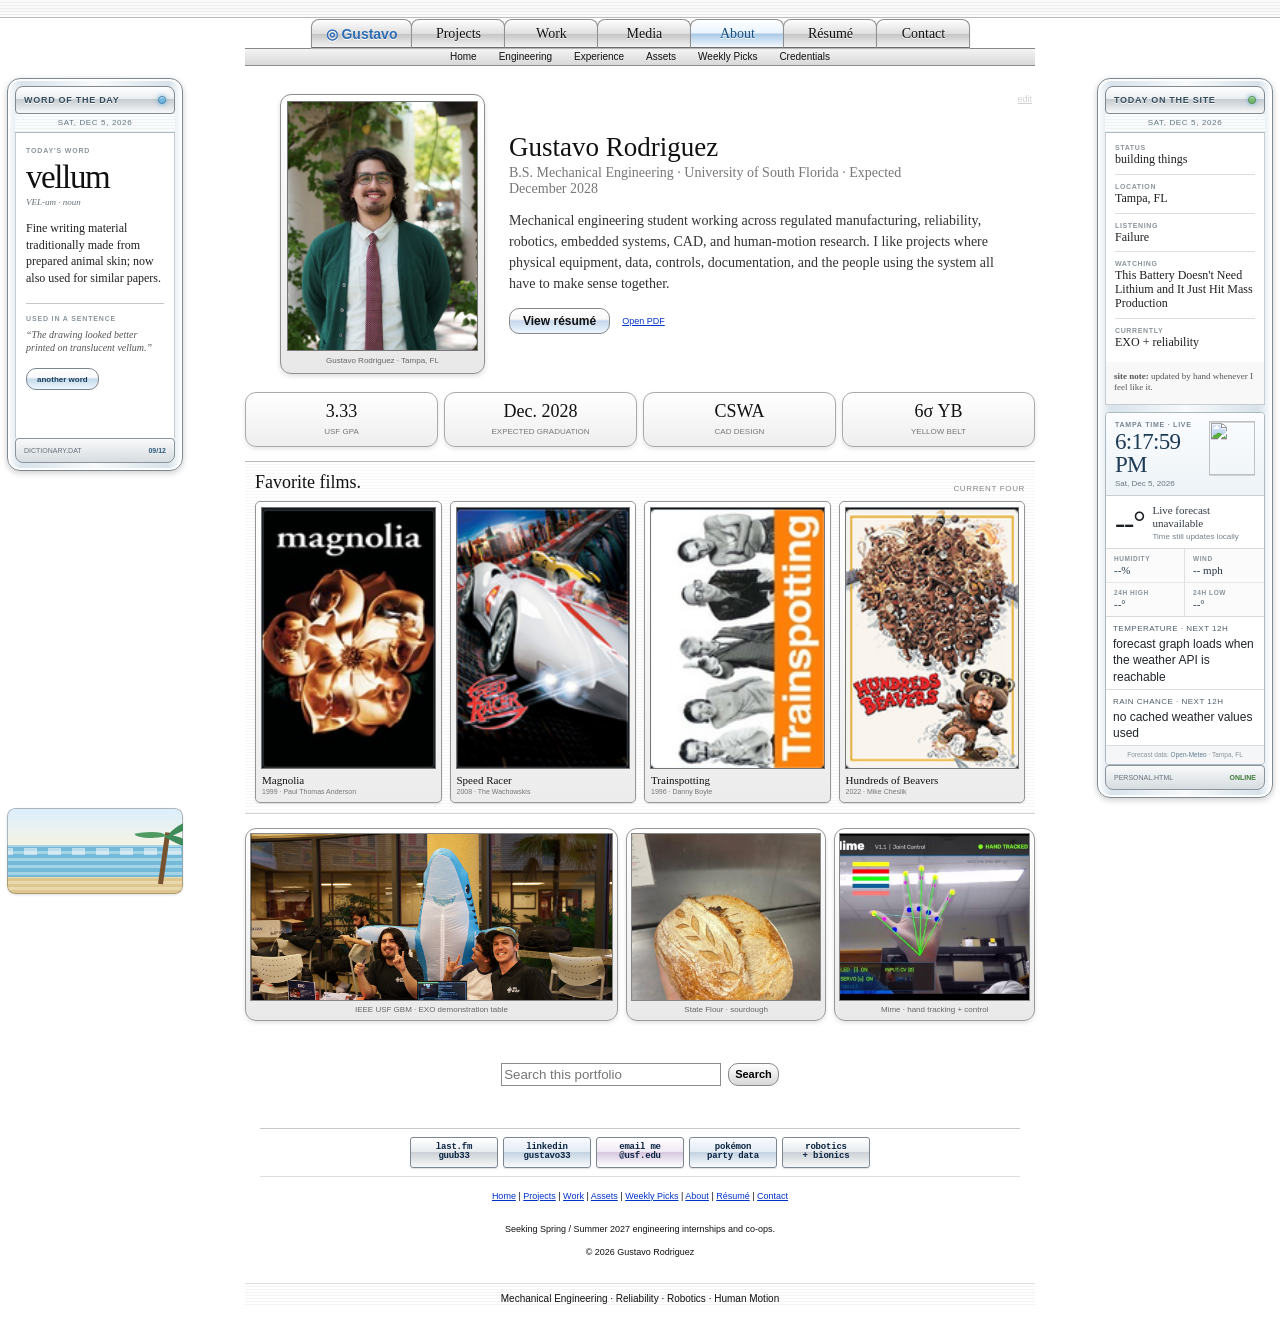
==== commit 5e0dcc34: "Add files via upload" ====
--- a/about.html
+++ b/about.html
@@ -1,7 +1,7 @@
 <!doctype html>
 <html lang="en"><head><meta charset="utf-8"/><meta content="width=device-width,initial-scale=1" name="viewport"/><meta content="Gustavorodriguezpc" name="author"/><meta content="About Gustavo Rodriguez, mechanical engineering student at USF." name="description"/><title>About | Gustavo Rodriguez</title><link href="styles.css" rel="stylesheet"/></head><body data-page="about">
 <aside aria-label="Word of the day" class="daily-dock left"><section class="daily-card"><div class="daily-titlebar"><span>WORD OF THE DAY</span><span class="daily-led"></span></div><div class="daily-date" data-daily-date=""></div><div class="daily-body"><div class="word-kicker">TODAY'S WORD</div><h2 class="daily-word" data-word=""></h2><div class="word-meta"><span data-pronunciation=""></span> · <span data-pos=""></span></div><p class="word-definition" data-definition=""></p><div class="word-rule"></div><div class="word-example-label">USED IN A SENTENCE</div><p class="word-example" data-example=""></p><button class="mini-aqua" data-next-word="" type="button">another word</button></div><div class="daily-status"><span>DICTIONARY.DAT</span><b data-word-index="">01/12</b></div></section></aside>
-<aside aria-label="Today on Gustavo's site" class="daily-dock right"><section class="daily-card"><div class="daily-titlebar"><span>TODAY ON THE SITE</span><span class="daily-led alt"></span></div><div class="daily-date" data-daily-date=""></div><div class="site-photo"><img alt="Gustavo Rodriguez" id="sideHeadshot" src="gustavo-headshot-horizontal.webp"/></div><div class="site-lines"><div><small>STATUS</small><strong id="sideStatus">building things</strong></div><div><small>LOCATION</small><strong>Tampa, FL</strong></div><div><small>LISTENING</small><strong id="sideSong">Slowdive</strong></div><div><small>WATCHING</small><strong id="sideMovie">Fallen Angels</strong></div><div><small>CURRENTLY</small><strong id="sideCurrent">EXO + reliability</strong></div></div><div class="site-note"><b>site note:</b> updated by hand whenever I feel like it.</div><div class="daily-status"><span>PERSONAL.HTML</span><b class="online-dot">ONLINE</b></div></section></aside>
+<aside aria-label="Today on Gustavo's site" class="daily-dock right"><section class="daily-card"><div class="daily-titlebar"><span>TODAY ON THE SITE</span><span class="daily-led alt"></span></div><div class="daily-date" data-daily-date=""></div><div class="site-photo"><img alt="Gustavo Rodriguez" id="sideHeadshot" src="gustavo-headshot-horizontal.webp"/></div><div class="site-lines"><div><small>STATUS</small><strong id="sideStatus">building things</strong></div><div><small>LOCATION</small><strong>Tampa, FL</strong></div><div><small>LISTENING</small><strong id="sideSong">Failure's "Stuck on You"</strong></div><div><small>WATCHING</small><strong id="sideMovie">This Battery Doesn't Need Lithium and It Just Hit Mass Production</strong></div><div><small>CURRENTLY</small><strong id="sideCurrent">EXO + reliability</strong></div></div><div class="site-note"><b>site note:</b> updated by hand whenever I feel like it.</div><div class="daily-status"><span>PERSONAL.HTML</span><b class="online-dot">ONLINE</b></div></section></aside>
 <div class="top-lines"></div>
 <div class="wrap">
 <nav aria-label="Main pages" class="tabs"><a class="tab home" href="index.html">◎ Gustavo</a><a class="tab" href="projects.html">Projects</a><a class="tab" href="work.html">Work</a><a class="tab" href="media.html">Media</a><a class="tab active" href="about.html">About</a><a class="tab" href="resume.html">Résumé</a><a class="tab" href="contact.html">Contact</a></nav>
--- a/styles.css
+++ b/styles.css
@@ -63,3 +63,169 @@
 .global-edit{position:absolute;right:0;top:-2px;border:0;background:none;color:#8b8b8b;font:9px Arial,sans-serif;text-decoration:underline;cursor:pointer;padding:2px 3px;opacity:.38;transition:opacity .15s}.global-edit:hover{opacity:1;color:#333}.cm-open{overflow:hidden}.content-manager{position:fixed;inset:0;z-index:12000;display:grid;place-items:center;padding:16px;background:rgba(25,34,42,.48);backdrop-filter:blur(3px);opacity:1;visibility:visible;transition:opacity .15s ease}.content-manager[aria-hidden="true"]{opacity:0;visibility:hidden;pointer-events:none}.cm-window{width:min(980px,calc(100vw - 24px));max-height:calc(100vh - 28px);display:flex;flex-direction:column;overflow:hidden;border:1px solid #677681;border-radius:18px;background:linear-gradient(90deg,#edf3f6,#fff 4%,#fff 96%,#e5edf1);box-shadow:inset 0 0 0 2px rgba(255,255,255,.9),0 20px 60px rgba(0,0,0,.34)}.cm-bar{display:grid;grid-template-columns:110px 1fr 34px;align-items:center;min-height:38px;padding:5px 8px;border-bottom:1px solid #7c878f;border-radius:17px 17px 0 0;background:linear-gradient(#fff 0,#edf1f3 43%,#bcc5cb 49%,#f8f9fa 100%);box-shadow:inset 0 1px #fff;text-align:center}.cm-bar strong{font:15px Georgia,'Times New Roman',serif;font-weight:normal;color:#243b4a}.cm-lights{display:flex;gap:7px}.cm-lights i{width:12px;height:12px;border-radius:50%;border:1px solid #8a6a6a;background:radial-gradient(circle at 35% 30%,#fff 0 8%,#ee8686 30%,#b44646 78%)}.cm-lights i:nth-child(2){border-color:#8e865a;background:radial-gradient(circle at 35% 30%,#fff 0 8%,#f3d983 30%,#b29137 78%)}.cm-lights i:nth-child(3){border-color:#668368;background:radial-gradient(circle at 35% 30%,#fff 0 8%,#9ddd9a 30%,#4c9650 78%)}.cm-close{width:27px;height:27px;padding:0;border:1px solid #78858e;border-radius:50%;background:linear-gradient(#fff,#d8e3e9);color:#334c5d;font:19px/1 Arial,sans-serif;cursor:pointer}.cm-tabs{display:flex;gap:5px;padding:8px 10px;overflow-x:auto;border-bottom:1px solid #b7c1c7;background:#e9eff2}.cm-tabs button{flex:0 0 auto;min-width:100px;height:28px;padding:0 12px;border:1px solid #89959d;border-radius:14px;background:linear-gradient(#fff,#dde6eb);font:9px Arial,sans-serif;color:#385064;cursor:pointer}.cm-tabs button.active{border-color:#5684a2;background:linear-gradient(#fff 0,#e6f6ff 43%,#9ed2ee 50%,#eefaff 100%);color:#154360;font-weight:bold}.cm-body{overflow:auto;padding:14px;background:repeating-linear-gradient(0deg,#f7f9fa 0 2px,#f1f4f6 2px 3px)}.cm-section h2{margin:0 0 12px;font:normal 24px Georgia,'Times New Roman',serif;color:#253c4b}.cm-section h3{margin:16px 0 7px;font:normal 16px Georgia,'Times New Roman',serif;color:#344a58}.cm-grid{display:grid;gap:9px}.cm-grid.two{grid-template-columns:repeat(2,minmax(0,1fr))}.cm-field{display:block;margin:0;color:#536571;font:8px Arial,sans-serif;text-transform:uppercase;letter-spacing:.06em}.cm-field span{display:block;margin:0 0 4px}.cm-field input,.cm-field textarea,.cm-field select{width:100%;min-height:34px;padding:7px 8px;border:1px solid #9ba8b0;border-radius:10px;background:#fff;box-shadow:inset 0 1px 2px rgba(0,0,0,.08);color:#1f2b33;font:11px/1.4 Arial,sans-serif;text-transform:none;letter-spacing:0}.cm-field textarea{min-height:82px;resize:vertical}.cm-wide{grid-column:1/-1}.cm-list{display:grid;gap:9px}.cm-list-head{display:flex;align-items:center;justify-content:space-between;gap:8px;margin-top:15px}.cm-list-head h3{margin:0}.cm-card{padding:10px;border:1px solid #a4afb6;border-radius:14px;background:linear-gradient(#fff,#f3f6f8);box-shadow:inset 0 1px #fff,0 2px 5px rgba(0,0,0,.07)}.cm-card-head{display:flex;justify-content:space-between;align-items:center;gap:10px;margin-bottom:9px}.cm-card-head strong{font:normal 14px Georgia,'Times New Roman',serif;color:#273b48}.cm-card-head>div{display:flex;gap:4px;flex-wrap:wrap;justify-content:flex-end}.cm-mini,.cm-actions button,.cm-aqua{min-height:26px;padding:3px 9px;border:1px solid #7d8d97;border-radius:12px;background:linear-gradient(#fff 0,#f8fbfd 42%,#c9dde9 50%,#eff9ff 100%);box-shadow:inset 0 1px #fff;color:#244d67;font:bold 8px Arial,sans-serif;cursor:pointer}.cm-mini.primary,.cm-aqua{border-color:#5683a1;background:linear-gradient(#fff 0,#edfaff 42%,#a9d3e8 50%,#effbff 100%);color:#174662}.cm-mini.danger{color:#7b2d34;border-color:#a98084;background:linear-gradient(#fff,#f2dfe1)}.cm-gallery-top{display:grid;grid-template-columns:minmax(230px,1fr) auto auto;gap:8px;align-items:end;margin-bottom:12px}.cm-helper,.cm-save-note,.cm-empty{color:#687984;font:9px/1.45 Arial,sans-serif}.cm-helper{margin:5px 0 10px}.cm-empty{padding:20px;text-align:center;border:1px dashed #a8b4bb;border-radius:12px;background:#fff}.cm-json{min-height:260px!important;font:10px/1.45 'Courier New',monospace!important;white-space:pre}.cm-footer{display:flex;align-items:center;justify-content:space-between;gap:12px;padding:9px 10px;border-top:1px solid #aab5bc;background:linear-gradient(#eef3f5,#dfe7eb)}.cm-save-note{max-width:410px}.cm-actions{display:flex;gap:5px;flex-wrap:wrap;justify-content:flex-end}.cm-actions button{min-height:28px}.cm-actions .cm-aqua{font-weight:bold}.cm-section select{appearance:auto}.cm-section .cm-field+ .cm-field{margin:0}
 @media(max-width:760px){.cm-window{width:calc(100vw - 10px);max-height:calc(100vh - 12px)}.cm-bar{grid-template-columns:80px 1fr 30px}.cm-grid.two{grid-template-columns:1fr}.cm-wide{grid-column:auto}.cm-gallery-top{grid-template-columns:1fr 1fr}.cm-gallery-top .cm-field{grid-column:1/-1}.cm-card-head{align-items:flex-start;flex-direction:column}.cm-card-head>div{justify-content:flex-start}.cm-footer{align-items:flex-start;flex-direction:column}.cm-actions{justify-content:flex-start}.cm-tabs button{min-width:88px}.global-edit{right:6px}}
 @media print{.global-edit,.content-manager{display:none!important}}
+
+/* --- PIXEL SPRITE LAYER: added on top of the original 2001 Apple-style site --- */
+.pixel-sprite-layer{position:fixed;inset:0;pointer-events:none;z-index:7;font-family:Arial,Helvetica,sans-serif}
+.pixel-sprite{position:fixed;pointer-events:none;filter:drop-shadow(0 2px 1px rgba(0,0,0,.18));image-rendering:pixelated;z-index:8}
+.pixel-sprite img{display:block;width:100%;height:auto;image-rendering:pixelated}
+.pixel-sprite.wave{left:calc(50% - 510px);top:126px;width:68px}
+.pixel-sprite.shark{right:calc(50% - 520px);top:455px;width:82px;animation:shark-drift 5.8s ease-in-out infinite}
+.pixel-sprite.drill{right:calc(50% - 502px);top:154px;width:84px}
+.pixel-sprite.weather{right:calc(50% - 505px);top:118px;width:72px}
+.pixel-sprite.idle{left:calc(50% - 505px);top:165px;width:64px}
+@keyframes shark-drift{0%,100%{transform:translateX(0)}50%{transform:translateX(18px)}}
+@media(max-width:1180px){.pixel-sprite.wave,.pixel-sprite.idle{left:12px}.pixel-sprite.drill,.pixel-sprite.weather,.pixel-sprite.shark{right:12px}}
+@media(max-width:760px){.pixel-sprite-layer{display:none}}
+
+/* tiny sprite slots tucked into existing side modules */
+.daily-sprite-strip{margin:8px 8px 4px;border-top:1px solid #c3ccd2;padding-top:5px;min-height:52px;position:relative;overflow:hidden}
+.daily-sprite-strip img{height:46px;width:auto;margin:0 auto;display:block;image-rendering:pixelated;filter:drop-shadow(0 1px 0 rgba(0,0,0,.15))}
+.daily-sprite-strip.shark-strip img{animation:daily-swim 5s ease-in-out infinite}
+@keyframes daily-swim{0%,100%{transform:translateX(-18px)}50%{transform:translateX(18px)}}
+.tampa-mini{margin:7px 8px 2px;padding:6px 7px;border-top:1px solid #ccd2d6;border-bottom:1px solid #ccd2d6;font:9px/1.35 Arial,Helvetica,sans-serif;color:#333;display:grid;grid-template-columns:1fr auto;gap:4px 7px;align-items:center}
+.tampa-mini strong{font-size:10px}.tampa-mini small{font-size:8px;color:#667}.tampa-mini .sprite-weather-mini{grid-row:1/3;grid-column:2;width:44px;image-rendering:pixelated;filter:drop-shadow(0 1px 0 rgba(0,0,0,.15))}
+
+/* 88x31-ish junk buttons, kept small so the Apple layout remains the main design */
+.button-junk-wrap{width:760px;max-width:100%;margin:10px auto 2px;padding:8px 0;border-top:1px solid #c7c7c7;border-bottom:1px solid #ddd;display:flex;flex-wrap:wrap;gap:5px;justify-content:center;align-items:center}
+.junk88{width:88px;height:31px;display:inline-flex;align-items:center;justify-content:center;padding:2px 5px;text-align:center;text-decoration:none!important;font:700 8px/1.05 Arial,Helvetica,sans-serif;color:#0a2342;border:1px solid #7c8791;border-radius:3px;background:linear-gradient(#fff,#e6eaed 49%,#cbd1d6 50%,#f7f7f7);box-shadow:inset 0 1px 0 #fff,0 1px 1px rgba(0,0,0,.12);overflow:hidden}
+.junk88:nth-child(2n){background:linear-gradient(#f9fbff,#e3ebf4 49%,#c4d4e2 50%,#f8fbfd)}
+.junk88:nth-child(3n){background:linear-gradient(#fff,#f0e9f5 49%,#d7c8df 50%,#fff)}
+.junk88:hover{outline:1px dotted #225a92;color:#003b72}
+.junk88 .pix{font-family:monospace;font-size:9px;letter-spacing:-.2px}
+
+/* little project sprite beside the existing section title */
+.section-sprite-badge{float:right;width:58px;height:58px;margin:-10px 4px 5px 12px;display:flex;align-items:center;justify-content:center}
+.section-sprite-badge img{max-width:58px;max-height:58px;image-rendering:pixelated;filter:drop-shadow(0 1px 0 rgba(0,0,0,.16))}
+@media(max-width:700px){.section-sprite-badge{display:none}.button-junk-wrap{width:94%}}
+
+
+/* --- v17 live-overlay update: films, Tampa live weather, beach shark --- */
+/* Bullshark is intentionally restricted to the bottom-left beach vignette. */
+.pixel-sprite.shark,.daily-sprite-strip.shark-strip{display:none!important}
+@media(min-width:1300px){.daily-dock.right{width:214px}}
+
+.tampa-live{margin:7px 0 0;background:#fff;border:1px solid #aeb8bf;border-radius:4px;overflow:hidden;color:#20252a}
+.tampa-live-head{display:grid;grid-template-columns:1fr auto;gap:6px;padding:8px 9px 6px;background:linear-gradient(#fbfdff,#edf3f7);border-bottom:1px solid #c8d0d6}
+.tampa-live-head small{display:block;font:bold 7px Arial,sans-serif;color:#77848d;letter-spacing:.11em;text-transform:uppercase}
+.tampa-live-clock{font:23px/1 Georgia,'Times New Roman',serif;color:#1e3b56;letter-spacing:-.7px;margin-top:2px}
+.tampa-live-date{font:8px/1.25 Arial,sans-serif;color:#68757d;margin-top:3px}
+.tampa-live-sprite{width:46px;height:54px;object-fit:contain;image-rendering:pixelated;filter:drop-shadow(0 1px 0 rgba(0,0,0,.14))}
+.tampa-current{display:grid;grid-template-columns:auto 1fr;gap:8px;padding:8px 9px 7px;border-bottom:1px solid #d5dadd;align-items:center}
+.tampa-temp{font:31px/.9 Georgia,'Times New Roman',serif;letter-spacing:-1.2px;color:#1a1f24}
+.tampa-condition{font:11px/1.15 Georgia,'Times New Roman',serif;color:#303942}
+.tampa-feels{font:8px Arial,sans-serif;color:#75808a;margin-top:3px}
+.tampa-metrics{display:grid;grid-template-columns:repeat(2,1fr);gap:0;border-bottom:1px solid #d5dadd;background:#fbfbfb}
+.tampa-metric{padding:6px 8px;border-right:1px solid #e0e0e0;border-bottom:1px solid #e7e7e7}
+.tampa-metric:nth-child(2n){border-right:0}.tampa-metric:nth-last-child(-n+2){border-bottom:0}
+.tampa-metric small{display:block;font:bold 6.5px Arial,sans-serif;letter-spacing:.09em;color:#89939b;text-transform:uppercase}
+.tampa-metric strong{display:block;font:11px Georgia,'Times New Roman',serif;font-weight:normal;color:#263746;margin-top:2px}
+.tampa-chart{padding:7px 7px 4px;border-bottom:1px solid #d7dcdf;background:#fff}
+.tampa-chart:last-of-type{border-bottom:0}
+.tampa-chart-head{display:flex;align-items:center;justify-content:space-between;gap:6px;margin-bottom:3px}
+.tampa-chart-head b{font:8px Arial,sans-serif;letter-spacing:.06em;color:#4d5c67;text-transform:uppercase}
+.tampa-chart-head span{font:7px Arial,sans-serif;color:#8a949b}
+.tampa-chart svg{display:block;width:100%;height:48px;overflow:visible}
+.tampa-chart-grid{stroke:#e2e7ea;stroke-width:1}
+.tampa-chart-line{fill:none;stroke:#2b78b7;stroke-width:1.7;vector-effect:non-scaling-stroke}
+.tampa-chart-rain{fill:none;stroke:#577f9e;stroke-width:1.5;vector-effect:non-scaling-stroke}
+.tampa-chart-dot{fill:#fff;stroke:#2b78b7;stroke-width:1.2}
+.tampa-axis{font:6px Arial,sans-serif;fill:#7c8790}
+.tampa-source{padding:5px 8px;background:#f4f6f7;font:6.5px/1.25 Arial,sans-serif;color:#89939b;text-align:center}
+.tampa-source a{color:#607a90;text-decoration:none}
+.tampa-source a:hover{text-decoration:underline}
+
+/* favorite films: pulled from Gustavo's current favorites, no Letterboxd badge/link */
+.favorite-films{margin:14px 0 4px;padding:10px;border-top:1px solid #b9b9b9;border-bottom:1px solid #d5d5d5;background:repeating-linear-gradient(#fff 0 2px,#f7f7f7 2px 3px)}
+.favorite-films-head{display:flex;align-items:end;justify-content:space-between;gap:12px;margin:0 0 8px}
+.favorite-films-head h3{margin:0;font:18px Georgia,'Times New Roman',serif;font-weight:normal}
+.favorite-films-head span{font:8px Arial,sans-serif;color:#828282;text-transform:uppercase;letter-spacing:.08em}
+.favorite-film-grid{display:grid;grid-template-columns:repeat(4,1fr);gap:8px}
+.favorite-film{border:1px solid #989898;border-radius:5px;background:linear-gradient(#fff,#ececec);padding:5px;box-shadow:inset 0 1px #fff,0 1px 2px rgba(0,0,0,.12)}
+.favorite-film img{width:100%;aspect-ratio:2/3;object-fit:cover;display:block;border:1px solid #777;background:#111}
+.favorite-film b{display:block;font:11px/1.15 Georgia,'Times New Roman',serif;font-weight:normal;margin:5px 1px 1px}
+.favorite-film small{display:block;font:7px Arial,sans-serif;color:#777;margin:0 1px 2px}
+@media(max-width:700px){.favorite-film-grid{grid-template-columns:repeat(2,1fr)}}
+
+/* one and only bullshark placement */
+.beach-shark-scene{position:fixed;left:7px;bottom:6px;width:176px;height:86px;z-index:19;pointer-events:none;overflow:hidden;border-radius:8px;filter:drop-shadow(0 1px 1px rgba(0,0,0,.12))}
+.beach-sky{position:absolute;inset:0 0 43px;background:linear-gradient(#dceffd,#f9f4df);border:1px solid #aab5bc;border-bottom:0;border-radius:8px 8px 0 0}
+.beach-ocean{position:absolute;left:0;right:0;bottom:15px;height:34px;background:repeating-linear-gradient(0deg,#75b9d8 0 4px,#a4d4e5 4px 7px);border-left:1px solid #8da5b2;border-right:1px solid #8da5b2;overflow:hidden}
+.beach-ocean:before{content:"";position:absolute;left:-8px;right:-8px;top:3px;height:7px;background:repeating-linear-gradient(90deg,rgba(255,255,255,.8) 0 13px,transparent 13px 24px);opacity:.65;animation:shore-wave 4s linear infinite}
+.beach-sand{position:absolute;left:0;right:0;bottom:0;height:17px;border:1px solid #ad9c70;border-top:0;border-radius:0 0 8px 8px;background:repeating-linear-gradient(0deg,#ddc690 0 3px,#ead9ad 3px 6px)}
+.beach-palm{position:absolute;right:20px;bottom:10px;width:5px;height:52px;background:#76522f;transform:rotate(8deg);transform-origin:bottom center;z-index:4}
+.beach-palm:before,.beach-palm:after{content:"";position:absolute;left:2px;top:-4px;width:32px;height:9px;border-radius:100% 0;background:#3e8a58;transform-origin:left center}
+.beach-palm:before{transform:rotate(-28deg)}.beach-palm:after{transform:rotate(24deg)}
+.beach-palm-frond{position:absolute;right:17px;bottom:55px;width:31px;height:8px;border-radius:0 100%;background:#4f9b63;transform:rotate(170deg);z-index:4}
+.beach-shark{position:absolute;left:15px;bottom:19px;width:66px;height:auto;z-index:3;image-rendering:pixelated;filter:drop-shadow(0 1px 0 rgba(0,0,0,.14));animation:beach-swim 6.5s ease-in-out infinite alternate}
+@keyframes beach-swim{0%{transform:translateX(0) translateY(1px)}48%{transform:translateX(62px) translateY(-3px)}52%{transform:translateX(62px) translateY(-3px)}100%{transform:translateX(0) translateY(1px)}}
+@keyframes shore-wave{to{transform:translateX(24px)}}
+@media(max-width:1030px){.beach-shark-scene{width:138px;height:72px}.beach-shark{width:54px}.beach-palm{right:14px;height:44px}.beach-palm-frond{right:11px;bottom:48px}}
+@media(max-width:760px){.beach-shark-scene{display:none}}
+
+/* --- v19 Pokémon-only popup; bear + forest modes removed --- */
+.pokemon-party-window{
+  position:fixed; inset:0; z-index:120; display:none; align-items:center; justify-content:center;
+  padding:22px; background:rgba(31,35,39,.34); font-family:Arial,Helvetica,sans-serif;
+}
+.pokemon-party-window.open{display:flex}
+.pokemon-party-dialog{
+  width:min(548px,calc(100vw - 44px));
+  border:1px solid #8f989e; border-radius:9px; overflow:hidden;
+  background:#eef1f3; box-shadow:0 13px 34px rgba(0,0,0,.26),inset 0 1px #fff;
+}
+.pokemon-party-titlebar{
+  display:flex; align-items:center; justify-content:space-between; gap:10px;
+  min-height:31px; padding:5px 7px 5px 10px;
+  border-bottom:1px solid #9ba4aa;
+  background:linear-gradient(#fbfdff,#eef2f4 45%,#d1d8dc 48%,#f6f8f9 100%);
+  color:#173b5d; font:700 10px/1 Arial,sans-serif; letter-spacing:.07em;
+}
+.pokemon-party-title{display:flex;align-items:center;gap:7px;min-width:0}
+.pokemon-ball-dot{width:10px;height:10px;border-radius:50%;border:1px solid #66727b;background:linear-gradient(#ef6a6a 0 45%,#fff 46% 100%);box-shadow:inset 0 0 0 2px rgba(255,255,255,.35)}
+.pokemon-party-close{
+  width:23px;height:21px;padding:0;flex:0 0 auto;border:1px solid #849098;border-radius:9px;
+  background:linear-gradient(#fff,#dce1e4);color:#41525e;font:700 14px/17px Arial;cursor:pointer;
+}
+.pokemon-party-subbar{
+  display:flex;justify-content:space-between;align-items:center;padding:5px 10px;
+  border-bottom:1px solid #c4cbd0;background:#f7f9fa;color:#7f8a92;
+  font:7px/1 Arial,sans-serif;letter-spacing:.11em;
+}
+.pokemon-party-grid{
+  display:grid;grid-template-columns:repeat(3,minmax(0,1fr));gap:8px;padding:11px;
+  background:linear-gradient(#f8fafb,#eef1f2);
+}
+.pokemon-slot{
+  min-width:0;display:grid;grid-template-rows:82px auto;overflow:hidden;
+  border:1px solid #aab3b9;border-radius:6px;background:linear-gradient(#fff,#ebeff1);
+  box-shadow:inset 0 1px #fff,0 1px 1px rgba(0,0,0,.08);
+}
+.pokemon-sprite-frame{
+  display:flex;align-items:center;justify-content:center;
+  min-width:0;height:82px;margin:5px 5px 0;border:1px solid #d0d5d8;border-radius:3px;
+  background:repeating-linear-gradient(0deg,#fafbfb 0 3px,#f0f3f4 3px 4px);
+}
+.pokemon-sprite-frame img{
+  width:76px;height:76px;object-fit:contain;image-rendering:pixelated;
+  filter:drop-shadow(0 1px 0 rgba(0,0,0,.08));
+}
+.pokemon-slot-copy{padding:5px 7px 7px;text-align:left;border-top:1px solid #d8dde0}
+.pokemon-slot-copy b{display:block;color:#1e2931;font:13px/1.05 Georgia,'Times New Roman',serif;font-weight:normal;white-space:nowrap;overflow:hidden;text-overflow:ellipsis}
+.pokemon-slot-copy small{display:inline;color:#88939a;font:6.5px/1 Arial;margin-right:6px}
+.pokemon-slot-copy span{display:inline;color:#52616b;font:7px/1 Arial;white-space:nowrap}
+.pokemon-party-foot{
+  display:flex;justify-content:space-between;gap:12px;align-items:center;
+  padding:5px 9px;border-top:1px solid #b7c0c5;background:#e7ecef;color:#8a949a;
+  font:6.5px/1 Arial,sans-serif;
+}
+@media(max-width:560px){
+  .pokemon-party-window{padding:10px}
+  .pokemon-party-dialog{width:min(390px,calc(100vw - 20px))}
+  .pokemon-party-grid{grid-template-columns:repeat(2,minmax(0,1fr));gap:7px;padding:8px}
+  .pokemon-slot{grid-template-rows:74px auto}
+  .pokemon-sprite-frame{height:74px}
+  .pokemon-sprite-frame img{width:68px;height:68px}
+}
+
+/* Root-level poster images are packaged with this patch; keep cards stable if one ever fails. */
+.favorite-film.poster-missing:before{content:'poster';display:flex;align-items:center;justify-content:center;width:100%;aspect-ratio:2/3;border:1px solid #777;background:#e7eaec;color:#6e777d;font:9px Arial;text-transform:uppercase;letter-spacing:.08em}
